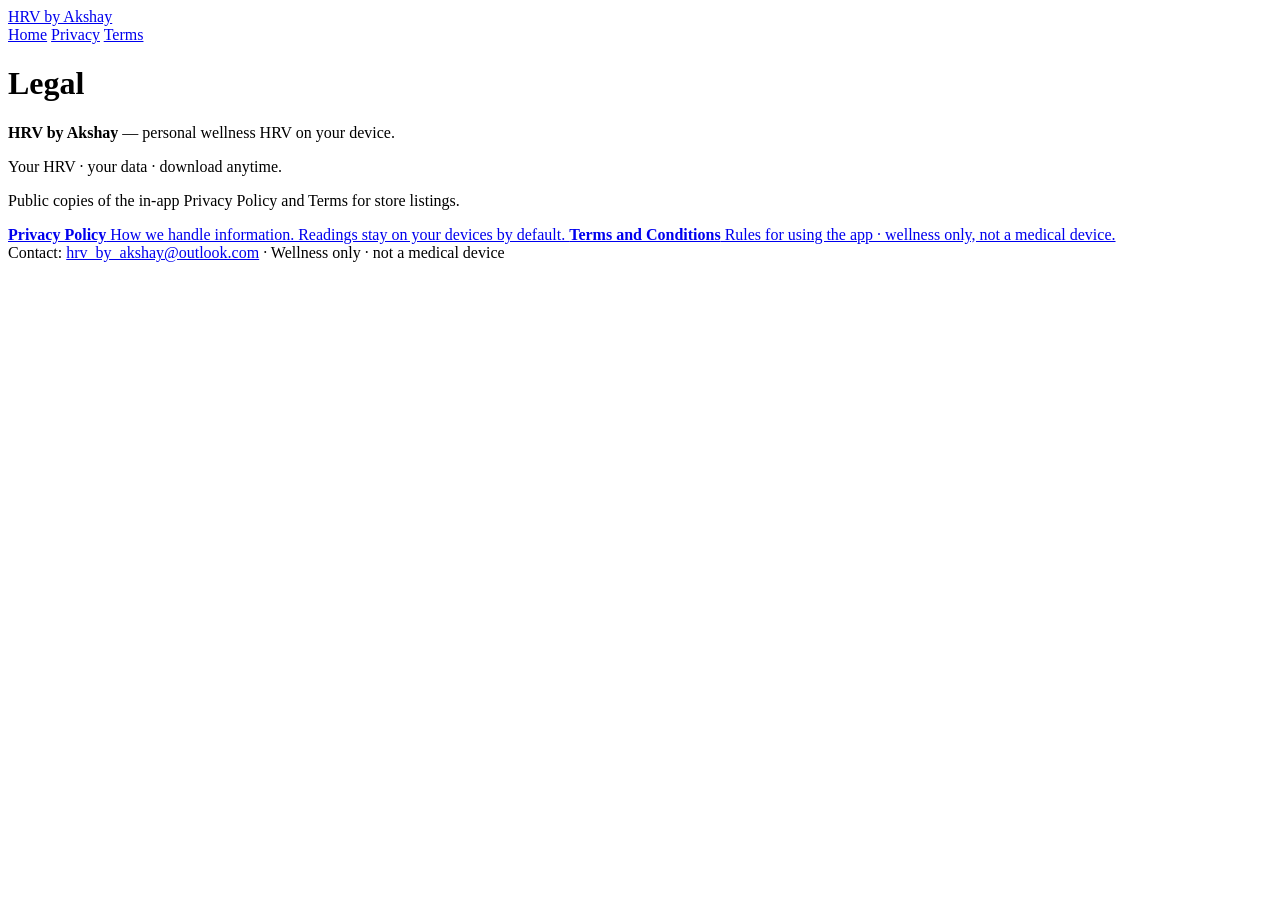
==== index.html @ 5f499b56 "Publish index.html" ====
<!DOCTYPE html>
<html lang="en">
<head>
  <meta charset="utf-8" />
  <meta name="viewport" content="width=device-width, initial-scale=1" />
  <title>Legal · HRV by Akshay</title>
  <link rel="preconnect" href="https://fonts.googleapis.com" />
  <link rel="preconnect" href="https://fonts.gstatic.com" crossorigin />
  <link href="https://fonts.googleapis.com/css2?family=Fraunces:opsz,wght@9..144,650;9..144,700&family=IBM+Plex+Sans:wght@400;500;600&display=swap" rel="stylesheet" />
  <link rel="stylesheet" href="styles.css" />
</head>
<body>
  <div class="wrap">
    <header class="app">
      <a class="brand" href="index.html">HRV by Akshay</a>
      <nav>
        <a class="active" href="index.html">Home</a>
        <a href="privacy.html">Privacy</a>
        <a href="terms.html">Terms</a>
      </nav>
    </header>
    <main class="card">
      <h1>Legal</h1>
      <p><strong>HRV by Akshay</strong> — personal wellness HRV on your device.</p>
      <p class="muted">Your HRV · your data · download anytime.</p>
      <p class="muted">Public copies of the in-app Privacy Policy and Terms for store listings.</p>
      <div class="links">
        <a href="privacy.html">
          <strong>Privacy Policy</strong>
          How we handle information. Readings stay on your devices by default.
        </a>
        <a href="terms.html">
          <strong>Terms and Conditions</strong>
          Rules for using the app · wellness only, not a medical device.
        </a>
      </div>
    </main>
    <footer>
      Contact: <a href="mailto:hrv_by_akshay@outlook.com">hrv_by_akshay@outlook.com</a>
      · Wellness only · not a medical device
    </footer>
  </div>
</body>
</html>
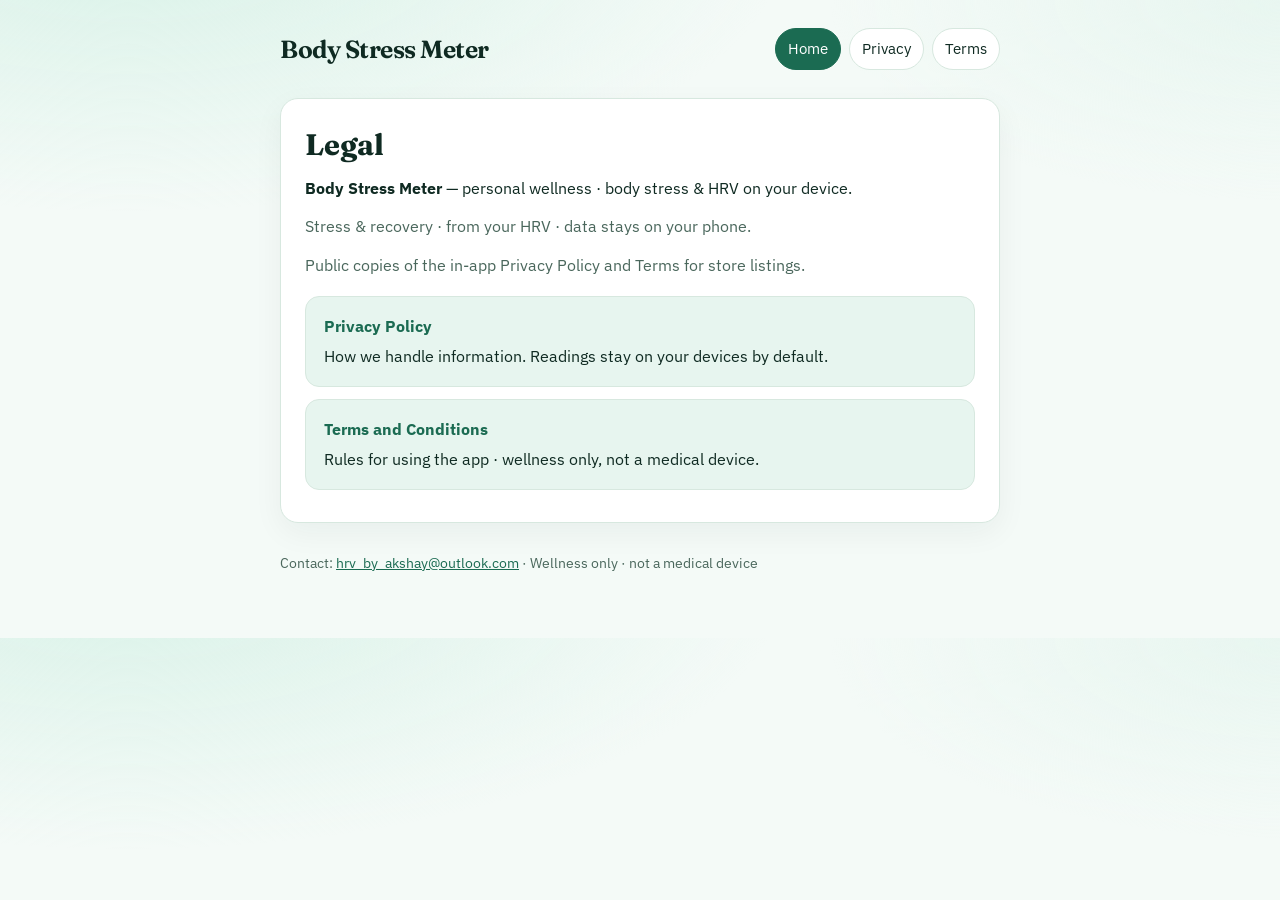
==== commit e29a1f3d: "Rename brand to Body Stress Meter" ====
--- a/index.html
+++ b/index.html
@@ -3,7 +3,7 @@
 <head>
   <meta charset="utf-8" />
   <meta name="viewport" content="width=device-width, initial-scale=1" />
-  <title>Legal · HRV by Akshay</title>
+  <title>Legal · Body Stress Meter</title>
   <link rel="preconnect" href="https://fonts.googleapis.com" />
   <link rel="preconnect" href="https://fonts.gstatic.com" crossorigin />
   <link href="https://fonts.googleapis.com/css2?family=Fraunces:opsz,wght@9..144,650;9..144,700&family=IBM+Plex+Sans:wght@400;500;600&display=swap" rel="stylesheet" />
@@ -12,7 +12,7 @@
 <body>
   <div class="wrap">
     <header class="app">
-      <a class="brand" href="index.html">HRV by Akshay</a>
+      <a class="brand" href="index.html">Body Stress Meter</a>
       <nav>
         <a class="active" href="index.html">Home</a>
         <a href="privacy.html">Privacy</a>
@@ -21,8 +21,8 @@
     </header>
     <main class="card">
       <h1>Legal</h1>
-      <p><strong>HRV by Akshay</strong> — personal wellness HRV on your device.</p>
-      <p class="muted">Your HRV · your data · download anytime.</p>
+      <p><strong>Body Stress Meter</strong> — personal wellness · body stress &amp; HRV on your device.</p>
+      <p class="muted">Stress &amp; recovery · from your HRV · data stays on your phone.</p>
       <p class="muted">Public copies of the in-app Privacy Policy and Terms for store listings.</p>
       <div class="links">
         <a href="privacy.html">
--- a/styles.css
+++ b/styles.css
@@ -0,0 +1,146 @@
+:root {
+  --bg: #f4faf7;
+  --ink: #0f2a22;
+  --muted: #4a675c;
+  --card: #ffffff;
+  --line: #d7e8df;
+  --accent: #1b6b52;
+  --accent-soft: #e7f5ef;
+}
+
+* { box-sizing: border-box; }
+
+body {
+  margin: 0;
+  font-family: "IBM Plex Sans", "Segoe UI", system-ui, sans-serif;
+  color: var(--ink);
+  background:
+    radial-gradient(1200px 500px at 10% -10%, #d9f2e8 0%, transparent 55%),
+    radial-gradient(900px 400px at 100% 0%, #e8f6f0 0%, transparent 50%),
+    var(--bg);
+  line-height: 1.65;
+}
+
+a { color: var(--accent); }
+
+.wrap { max-width: 760px; margin: 0 auto; padding: 28px 20px 64px; }
+
+header.app {
+  display: flex;
+  flex-wrap: wrap;
+  gap: 12px 20px;
+  align-items: center;
+  justify-content: space-between;
+  margin-bottom: 28px;
+}
+
+.brand {
+  font-family: "Fraunces", Georgia, serif;
+  font-size: 1.55rem;
+  font-weight: 650;
+  letter-spacing: -0.02em;
+  text-decoration: none;
+  color: var(--ink);
+}
+
+nav { display: flex; gap: 8px; flex-wrap: wrap; }
+
+nav a {
+  text-decoration: none;
+  color: var(--ink);
+  background: var(--card);
+  border: 1px solid var(--line);
+  padding: 8px 12px;
+  border-radius: 999px;
+  font-size: 0.92rem;
+}
+
+nav a.active {
+  background: var(--accent);
+  color: #fff;
+  border-color: var(--accent);
+}
+
+.card {
+  background: var(--card);
+  border: 1px solid var(--line);
+  border-radius: 18px;
+  padding: 28px 24px 32px;
+  box-shadow: 0 10px 30px rgba(15, 42, 34, 0.05);
+}
+
+h1 {
+  font-family: "Fraunces", Georgia, serif;
+  font-size: 1.85rem;
+  line-height: 1.2;
+  margin: 0 0 12px;
+}
+
+h2 {
+  font-size: 1.2rem;
+  margin: 28px 0 10px;
+  color: var(--accent);
+}
+
+h3 { font-size: 1.05rem; margin: 20px 0 8px; }
+
+p { margin: 0 0 12px; }
+.muted { color: var(--muted); }
+
+ul { margin: 0 0 14px; padding-left: 1.2rem; }
+li { margin: 0 0 6px; }
+
+hr {
+  border: 0;
+  border-top: 1px solid var(--line);
+  margin: 24px 0;
+}
+
+code {
+  background: var(--accent-soft);
+  padding: 1px 6px;
+  border-radius: 6px;
+  font-size: 0.92em;
+}
+
+table {
+  width: 100%;
+  border-collapse: collapse;
+  font-size: 0.95rem;
+  margin: 12px 0 18px;
+  display: block;
+  overflow-x: auto;
+}
+
+th, td {
+  border: 1px solid var(--line);
+  padding: 10px 12px;
+  text-align: left;
+  vertical-align: top;
+}
+
+th { background: var(--accent-soft); }
+
+.links { display: grid; gap: 12px; margin-top: 18px; }
+
+.links a {
+  display: block;
+  text-decoration: none;
+  color: var(--ink);
+  background: var(--accent-soft);
+  border: 1px solid var(--line);
+  border-radius: 14px;
+  padding: 16px 18px;
+}
+
+.links a strong {
+  display: block;
+  color: var(--accent);
+  margin-bottom: 4px;
+}
+
+footer {
+  margin-top: 28px;
+  color: var(--muted);
+  font-size: 0.9rem;
+}
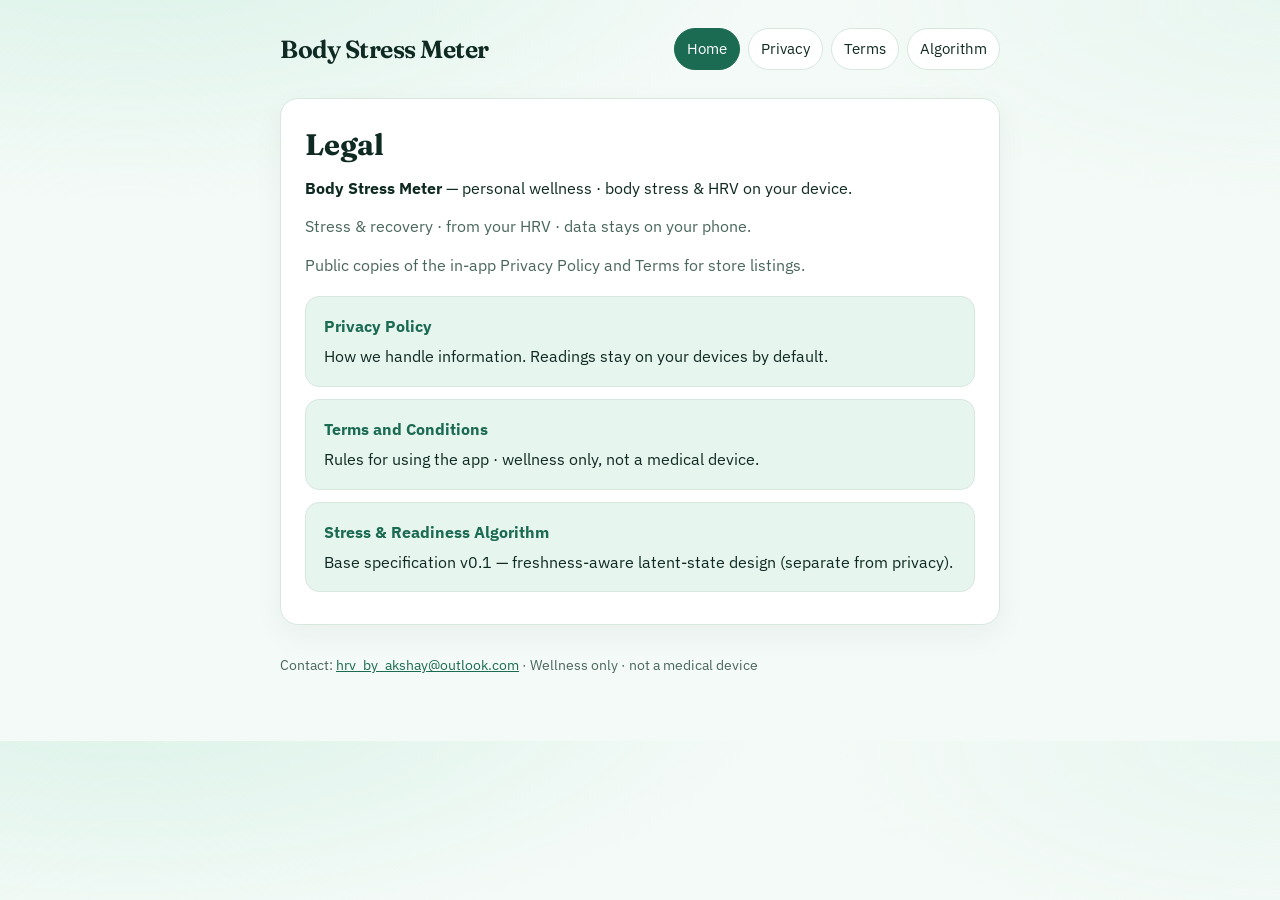
==== commit 3cd3661b: "Link algorithm from legal home" ====
--- a/index.html
+++ b/index.html
@@ -17,6 +17,7 @@
         <a class="active" href="index.html">Home</a>
         <a href="privacy.html">Privacy</a>
         <a href="terms.html">Terms</a>
+        <a href="stress-readiness-algorithm.html">Algorithm</a>
       </nav>
     </header>
     <main class="card">
@@ -33,6 +34,10 @@
           <strong>Terms and Conditions</strong>
           Rules for using the app · wellness only, not a medical device.
         </a>
+        <a href="stress-readiness-algorithm.html">
+          <strong>Stress &amp; Readiness Algorithm</strong>
+          Base specification v0.1 — freshness-aware latent-state design (separate from privacy).
+        </a>
       </div>
     </main>
     <footer>
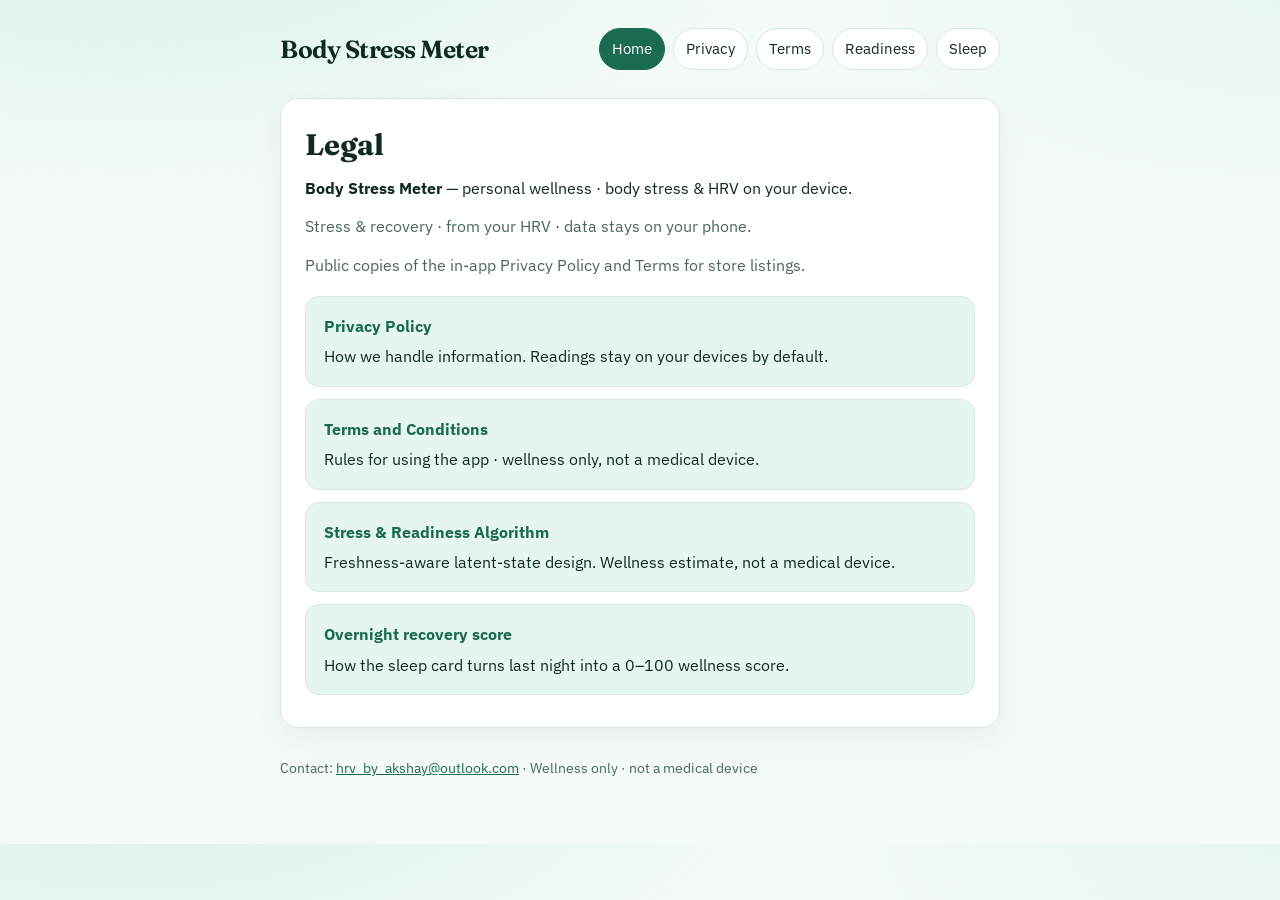
==== commit a93d9b13: "Publish the overnight recovery score in plain English. Co-authored-by: Cursor <cursoragent@cursor.co" ====
--- a/index.html
+++ b/index.html
@@ -17,7 +17,8 @@
         <a class="active" href="index.html">Home</a>
         <a href="privacy.html">Privacy</a>
         <a href="terms.html">Terms</a>
-        <a href="stress-readiness-algorithm.html">Algorithm</a>
+        <a href="stress-readiness-algorithm.html">Readiness</a>
+        <a href="sleep-recovery-algorithm.html">Sleep</a>
       </nav>
     </header>
     <main class="card">
@@ -36,7 +37,11 @@
         </a>
         <a href="stress-readiness-algorithm.html">
           <strong>Stress &amp; Readiness Algorithm</strong>
-          Base specification v0.1 — freshness-aware latent-state design (separate from privacy).
+          Freshness-aware latent-state design. Wellness estimate, not a medical device.
+        </a>
+        <a href="sleep-recovery-algorithm.html">
+          <strong>Overnight recovery score</strong>
+          How the sleep card turns last night into a 0–100 wellness score.
         </a>
       </div>
     </main>
--- a/styles.css
+++ b/styles.css
@@ -103,6 +103,44 @@
   font-size: 0.92em;
 }
 
+/* Disclaimer / callout — compact code-box style, light grey */
+blockquote {
+  margin: 8px 0 22px;
+  padding: 12px 14px;
+  background: #eef1f0;
+  color: #3a4a44;
+  border: 1px solid #d5ddd9;
+  border-radius: 12px;
+  font-size: 0.78rem;
+  line-height: 1.45;
+  font-family: ui-monospace, "SFMono-Regular", Menlo, Consolas, "Liberation Mono", monospace;
+  overflow-x: auto;
+}
+
+blockquote p {
+  margin: 0;
+}
+
+blockquote strong {
+  color: #0f2a22;
+  font-weight: 600;
+}
+
+pre {
+  background: var(--accent-soft);
+  border: 1px solid var(--line);
+  border-radius: 12px;
+  padding: 14px 16px;
+  overflow-x: auto;
+  font-size: 0.82rem;
+  line-height: 1.45;
+}
+
+pre code {
+  background: transparent;
+  padding: 0;
+}
+
 table {
   width: 100%;
   border-collapse: collapse;
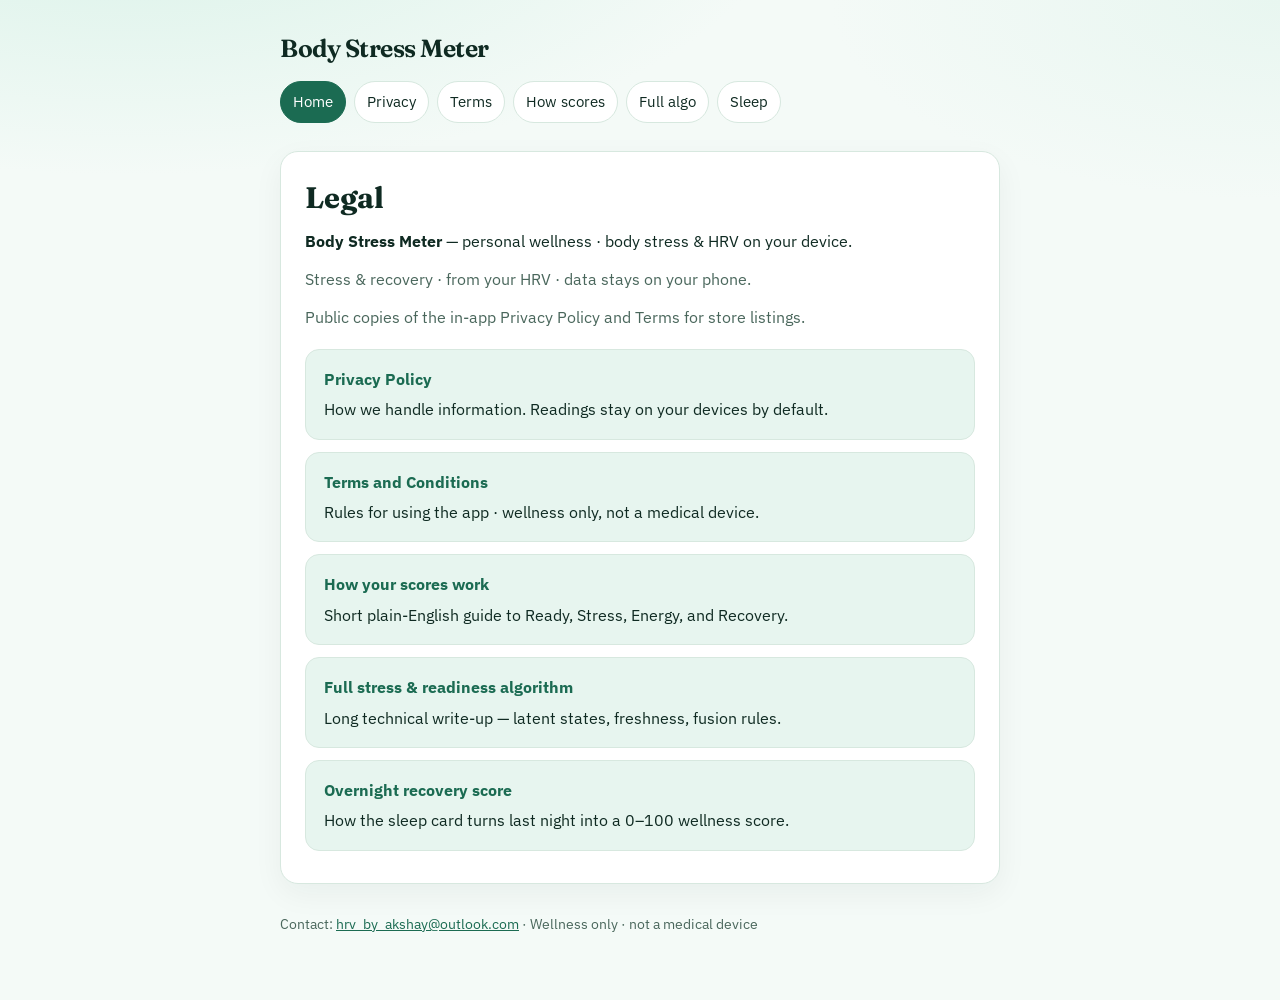
==== commit 53462b5f: "Add plain-English how-scores-work page and link the full algorithm. Co-authored-by: Cursor <cursorag" ====
--- a/index.html
+++ b/index.html
@@ -17,7 +17,8 @@
         <a class="active" href="index.html">Home</a>
         <a href="privacy.html">Privacy</a>
         <a href="terms.html">Terms</a>
-        <a href="stress-readiness-algorithm.html">Readiness</a>
+        <a href="how-scores-work.html">How scores</a>
+        <a href="stress-readiness-algorithm.html">Full algo</a>
         <a href="sleep-recovery-algorithm.html">Sleep</a>
       </nav>
     </header>
@@ -35,9 +36,13 @@
           <strong>Terms and Conditions</strong>
           Rules for using the app · wellness only, not a medical device.
         </a>
+        <a href="how-scores-work.html">
+          <strong>How your scores work</strong>
+          Short plain-English guide to Ready, Stress, Energy, and Recovery.
+        </a>
         <a href="stress-readiness-algorithm.html">
-          <strong>Stress &amp; Readiness Algorithm</strong>
-          Freshness-aware latent-state design. Wellness estimate, not a medical device.
+          <strong>Full stress &amp; readiness algorithm</strong>
+          Long technical write-up — latent states, freshness, fusion rules.
         </a>
         <a href="sleep-recovery-algorithm.html">
           <strong>Overnight recovery score</strong>
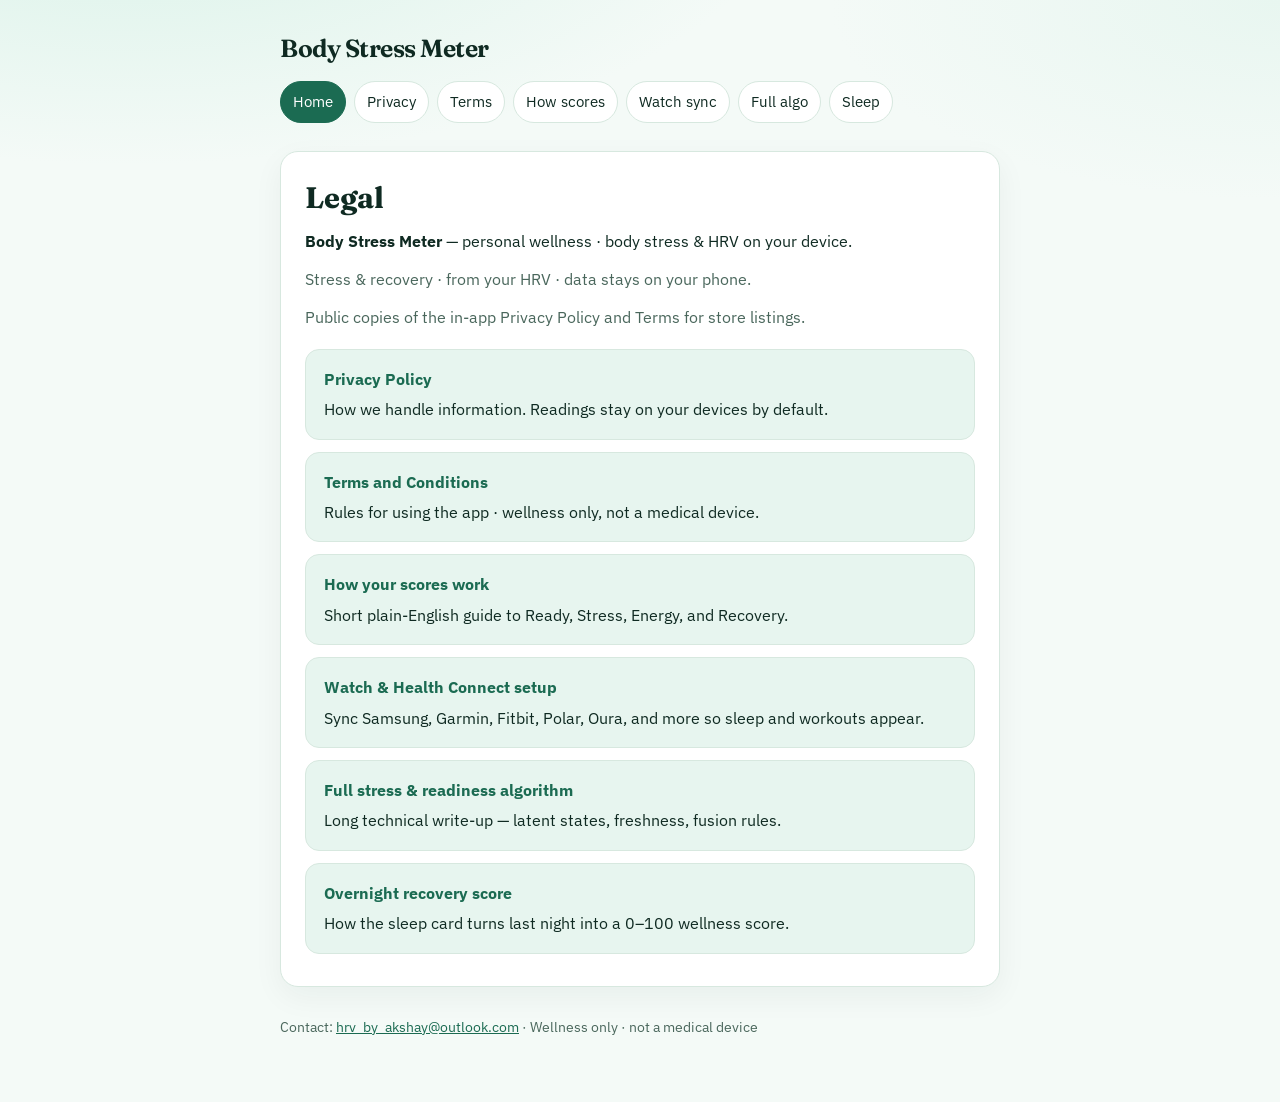
==== commit 07a1e97d: "Add Watch & Health Connect multi-brand sync guide. Host the end-user setup page on GitHub Pages so t" ====
--- a/index.html
+++ b/index.html
@@ -18,6 +18,7 @@
         <a href="privacy.html">Privacy</a>
         <a href="terms.html">Terms</a>
         <a href="how-scores-work.html">How scores</a>
+        <a href="health-connect-watch-sync.html">Watch sync</a>
         <a href="stress-readiness-algorithm.html">Full algo</a>
         <a href="sleep-recovery-algorithm.html">Sleep</a>
       </nav>
@@ -40,6 +41,10 @@
           <strong>How your scores work</strong>
           Short plain-English guide to Ready, Stress, Energy, and Recovery.
         </a>
+        <a href="health-connect-watch-sync.html">
+          <strong>Watch &amp; Health Connect setup</strong>
+          Sync Samsung, Garmin, Fitbit, Polar, Oura, and more so sleep and workouts appear.
+        </a>
         <a href="stress-readiness-algorithm.html">
           <strong>Full stress &amp; readiness algorithm</strong>
           Long technical write-up — latent states, freshness, fusion rules.
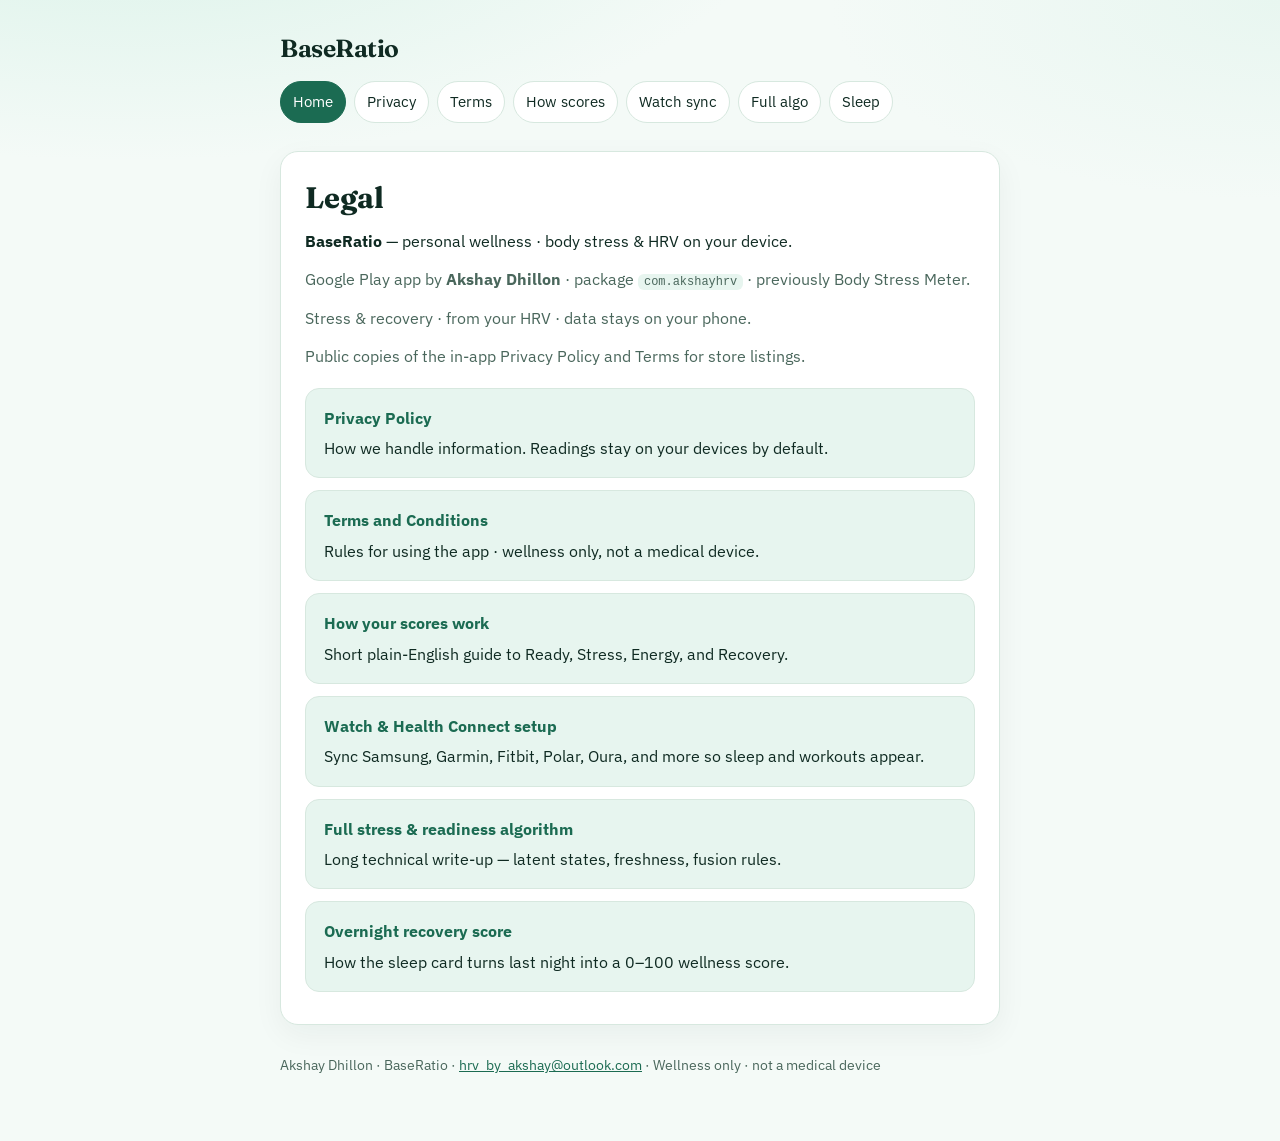
==== commit 41580019: "Rename GitHub Pages legal site to BaseRatio and name the developer. Play rejected the hosted privacy" ====
--- a/index.html
+++ b/index.html
@@ -3,7 +3,7 @@
 <head>
   <meta charset="utf-8" />
   <meta name="viewport" content="width=device-width, initial-scale=1" />
-  <title>Legal · Body Stress Meter</title>
+  <title>Legal · BaseRatio</title>
   <link rel="preconnect" href="https://fonts.googleapis.com" />
   <link rel="preconnect" href="https://fonts.gstatic.com" crossorigin />
   <link href="https://fonts.googleapis.com/css2?family=Fraunces:opsz,wght@9..144,650;9..144,700&family=IBM+Plex+Sans:wght@400;500;600&display=swap" rel="stylesheet" />
@@ -12,7 +12,7 @@
 <body>
   <div class="wrap">
     <header class="app">
-      <a class="brand" href="index.html">Body Stress Meter</a>
+      <a class="brand" href="index.html">BaseRatio</a>
       <nav>
         <a class="active" href="index.html">Home</a>
         <a href="privacy.html">Privacy</a>
@@ -25,7 +25,8 @@
     </header>
     <main class="card">
       <h1>Legal</h1>
-      <p><strong>Body Stress Meter</strong> — personal wellness · body stress &amp; HRV on your device.</p>
+      <p><strong>BaseRatio</strong> — personal wellness · body stress &amp; HRV on your device.</p>
+      <p class="muted">Google Play app by <strong>Akshay Dhillon</strong> · package <code>com.akshayhrv</code> · previously Body Stress Meter.</p>
       <p class="muted">Stress &amp; recovery · from your HRV · data stays on your phone.</p>
       <p class="muted">Public copies of the in-app Privacy Policy and Terms for store listings.</p>
       <div class="links">
@@ -56,7 +57,8 @@
       </div>
     </main>
     <footer>
-      Contact: <a href="mailto:hrv_by_akshay@outlook.com">hrv_by_akshay@outlook.com</a>
+      Akshay Dhillon · BaseRatio ·
+      <a href="mailto:hrv_by_akshay@outlook.com">hrv_by_akshay@outlook.com</a>
       · Wellness only · not a medical device
     </footer>
   </div>
--- a/styles.css
+++ b/styles.css
@@ -182,3 +182,20 @@
   color: var(--muted);
   font-size: 0.9rem;
 }
+
+/* Deep-link highlight when arriving via ?brand= or #brand-… */
+.anchor-target,
+h2.anchor-target,
+h3.anchor-target,
+a.anchor-target + h3 {
+  scroll-margin-top: 72px;
+}
+
+a.anchor-target + h3,
+h3.anchor-target {
+  outline: 2px solid var(--accent);
+  outline-offset: 6px;
+  border-radius: 8px;
+  background: var(--accent-soft);
+  padding: 8px 10px;
+}
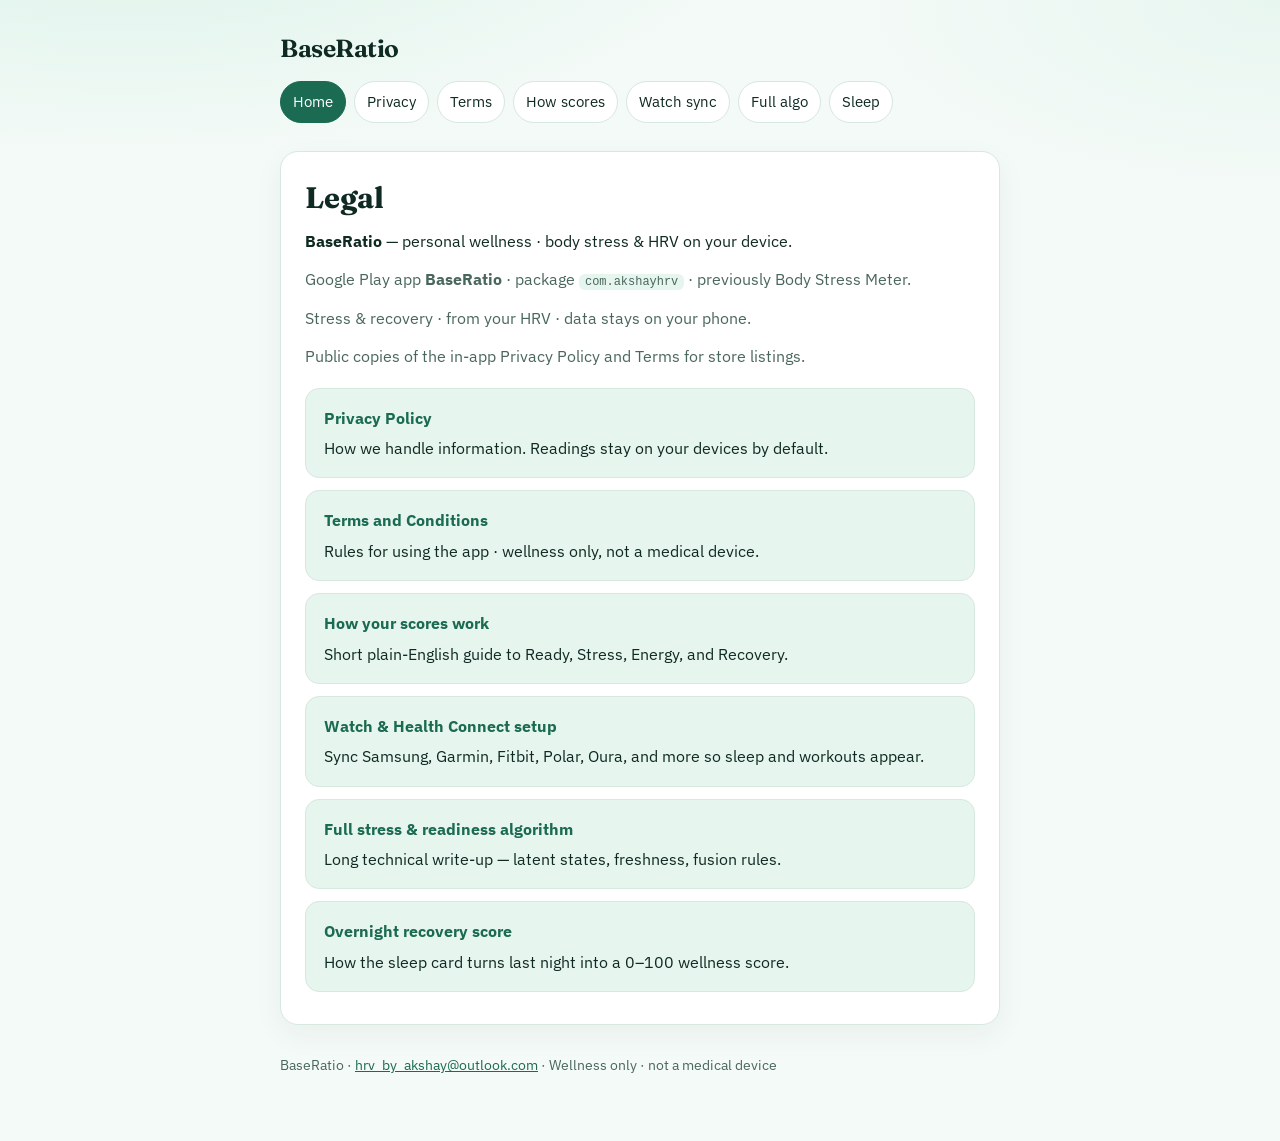
==== commit 59901f7f: "Remove personal developer name from hosted Privacy and Terms. Play listing still identifies the app " ====
--- a/index.html
+++ b/index.html
@@ -26,7 +26,7 @@
     <main class="card">
       <h1>Legal</h1>
       <p><strong>BaseRatio</strong> — personal wellness · body stress &amp; HRV on your device.</p>
-      <p class="muted">Google Play app by <strong>Akshay Dhillon</strong> · package <code>com.akshayhrv</code> · previously Body Stress Meter.</p>
+      <p class="muted">Google Play app <strong>BaseRatio</strong> · package <code>com.akshayhrv</code> · previously Body Stress Meter.</p>
       <p class="muted">Stress &amp; recovery · from your HRV · data stays on your phone.</p>
       <p class="muted">Public copies of the in-app Privacy Policy and Terms for store listings.</p>
       <div class="links">
@@ -57,7 +57,7 @@
       </div>
     </main>
     <footer>
-      Akshay Dhillon · BaseRatio ·
+      BaseRatio ·
       <a href="mailto:hrv_by_akshay@outlook.com">hrv_by_akshay@outlook.com</a>
       · Wellness only · not a medical device
     </footer>
